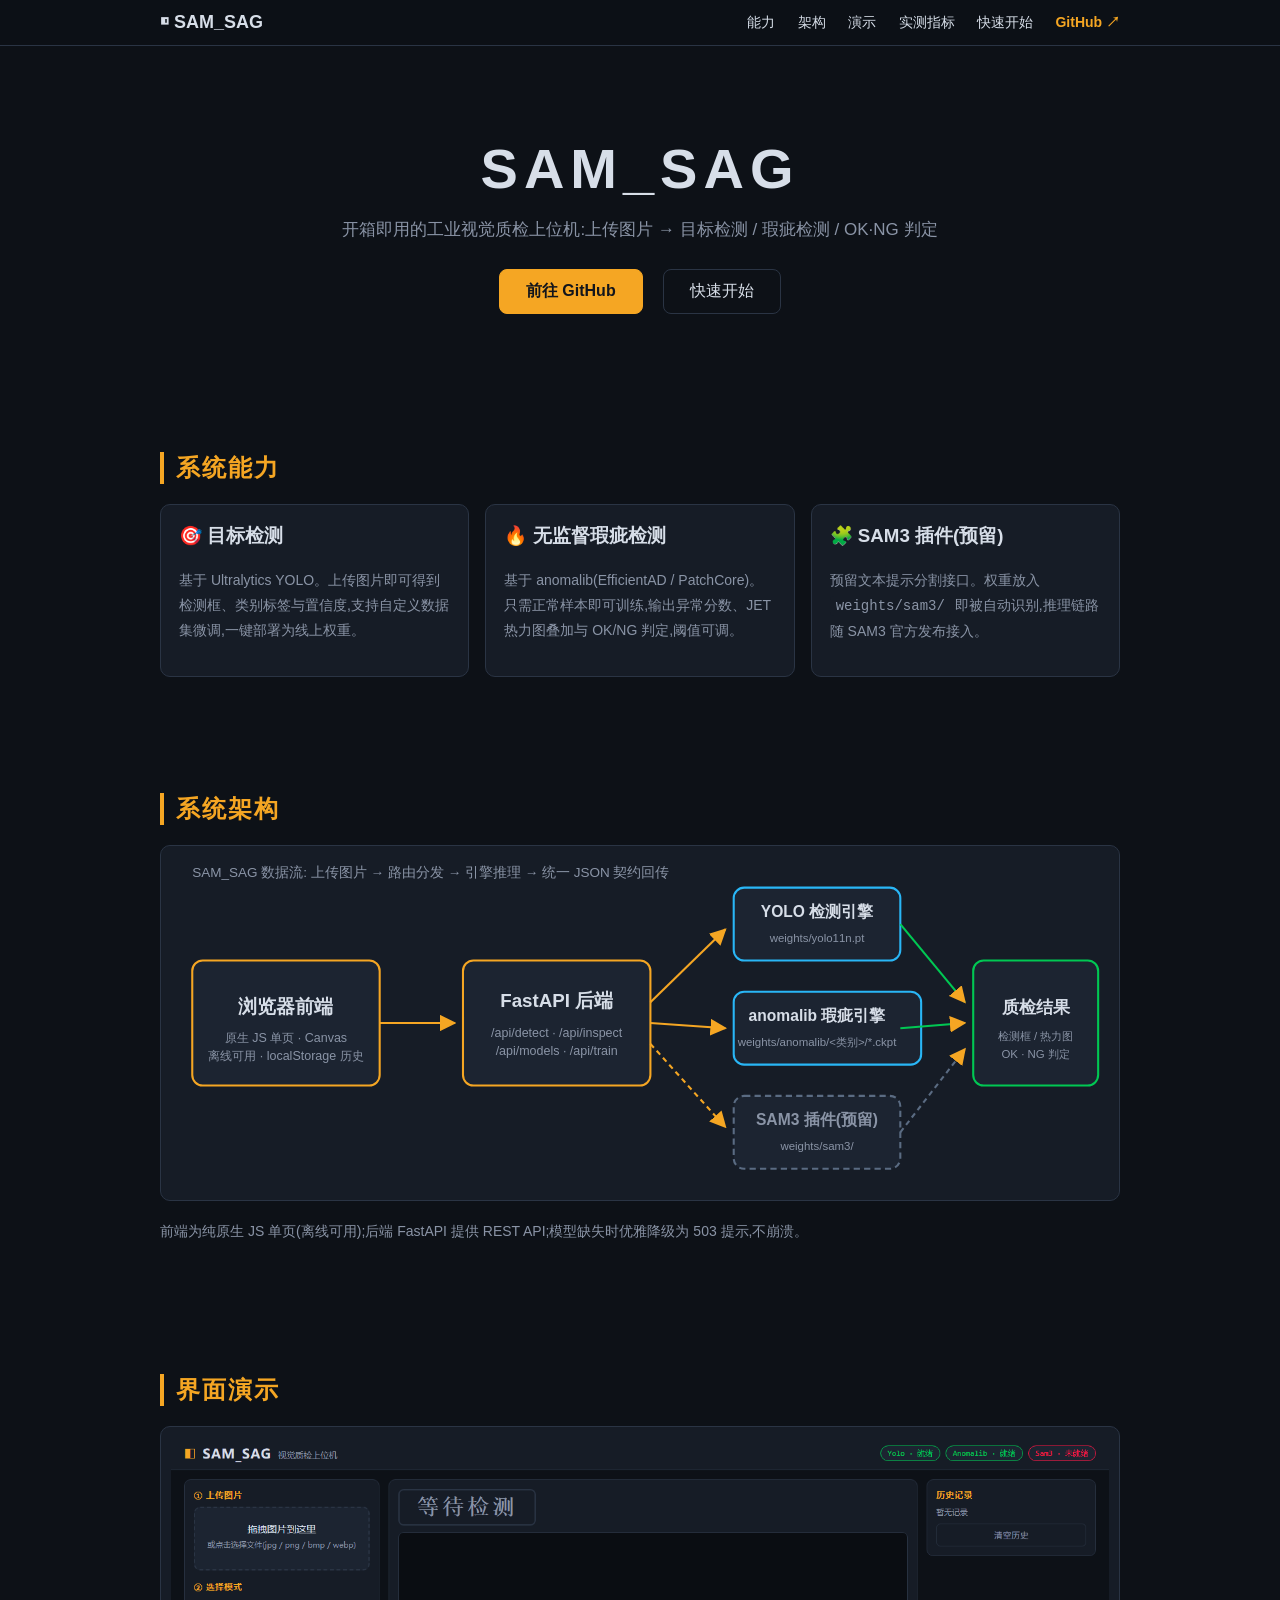
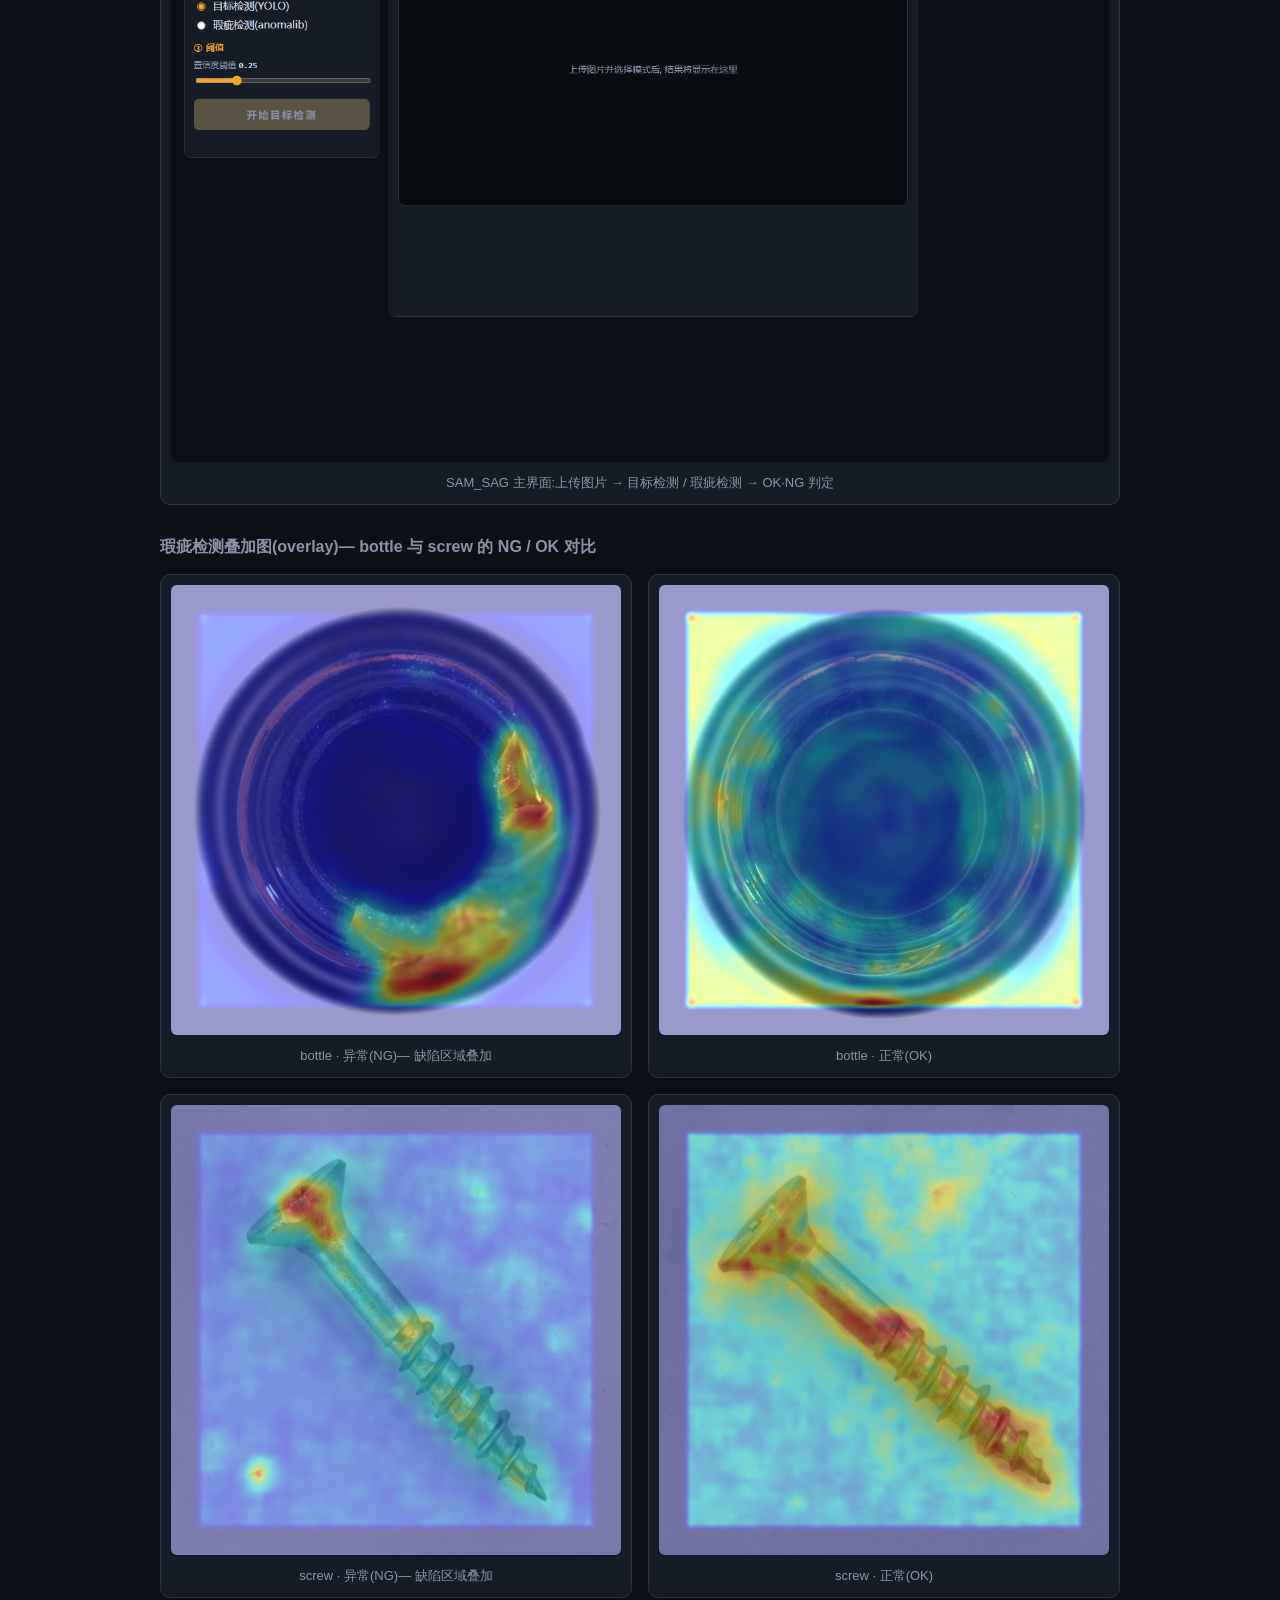
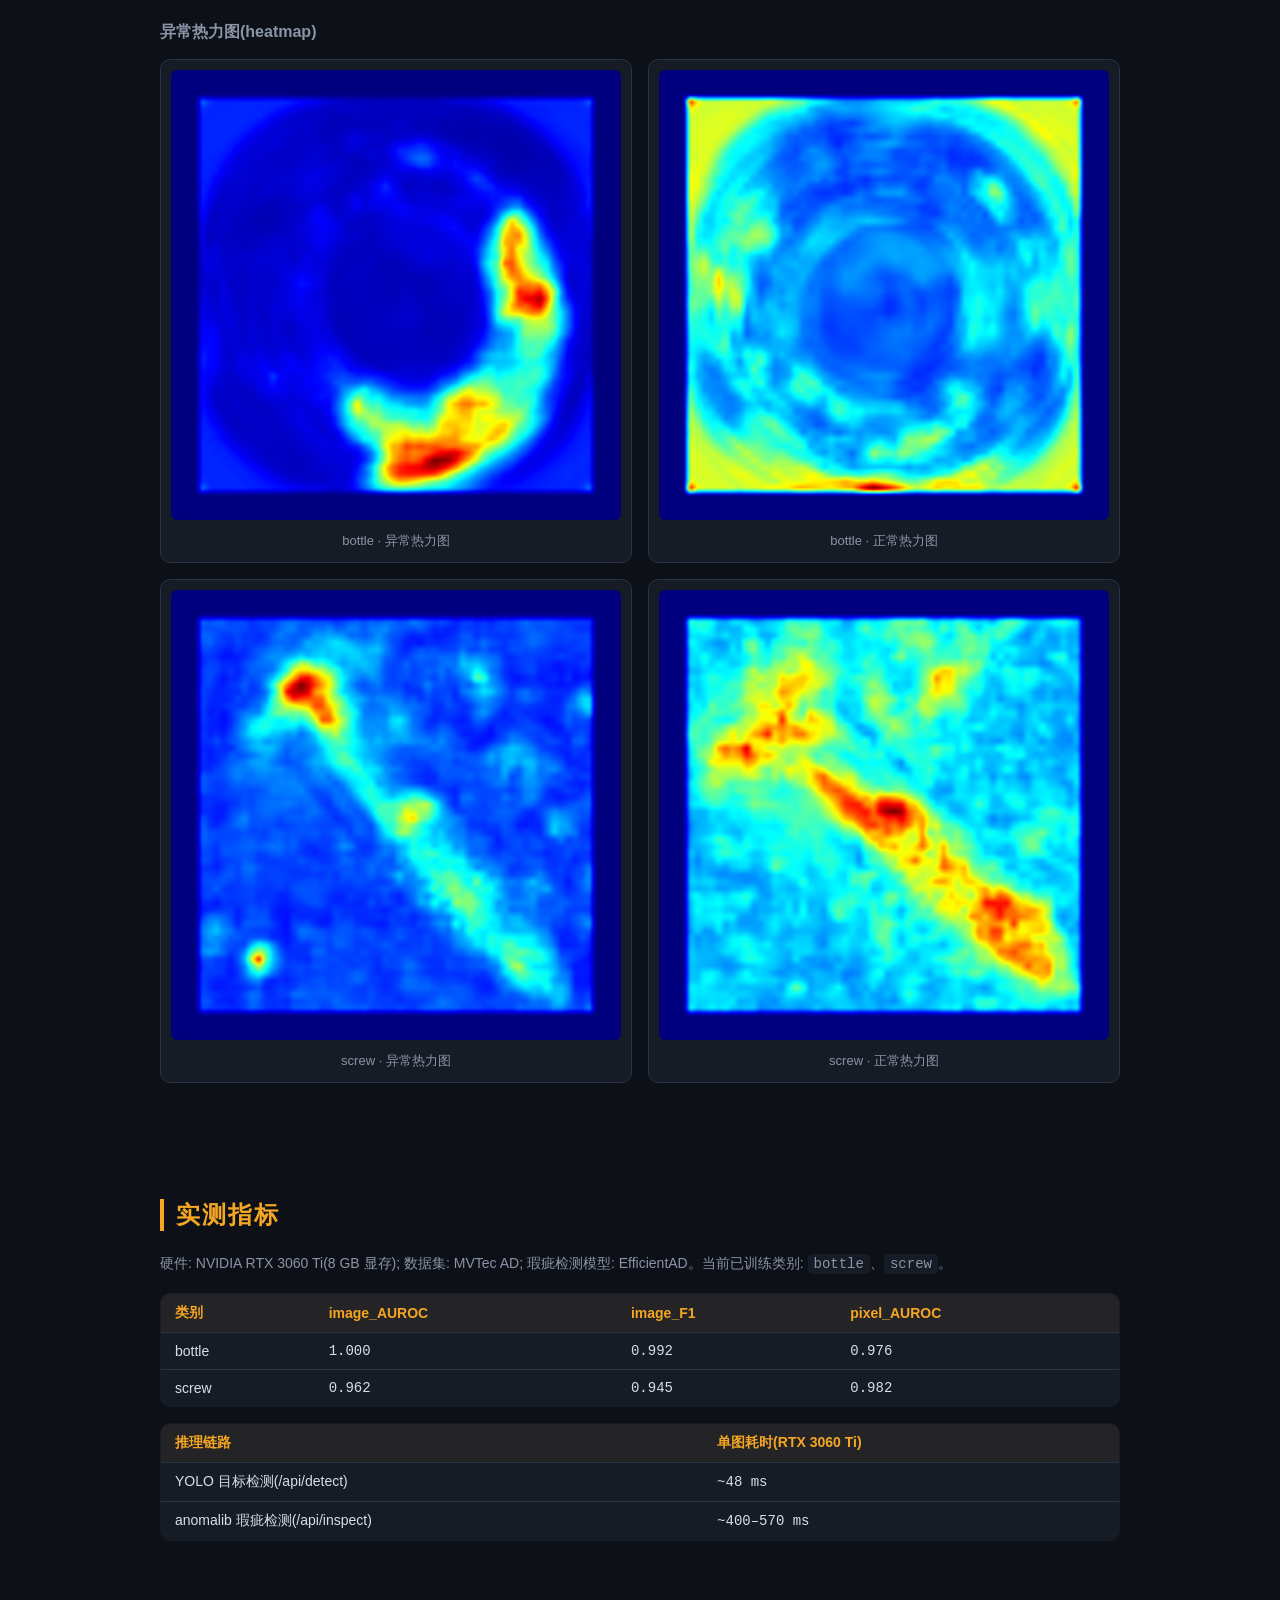
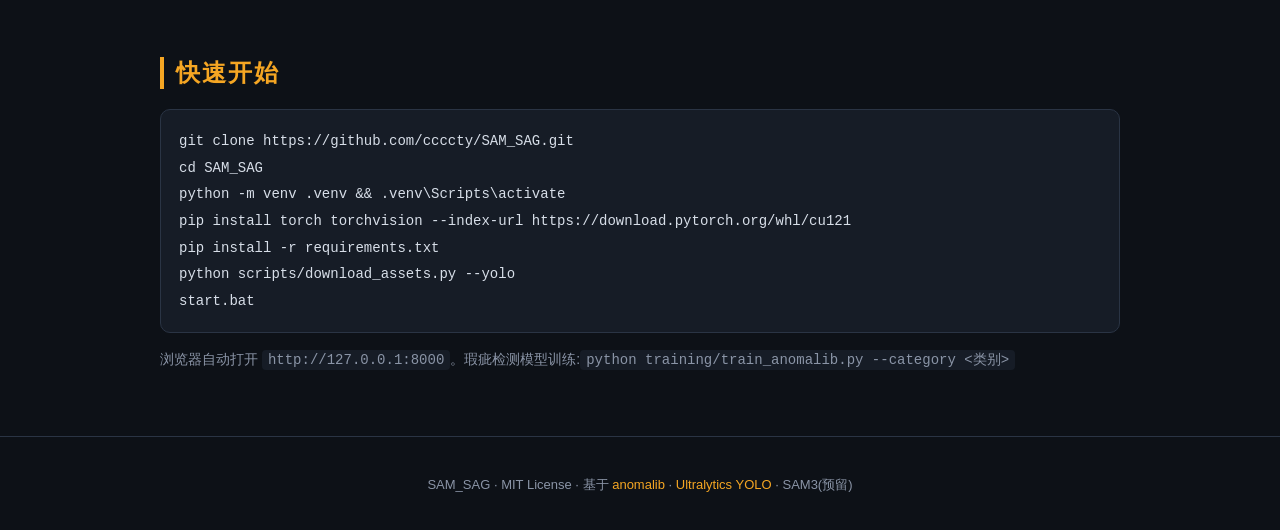
==== docs/index.html @ 47ff041a "feat: SAM_SAG 视觉质检上位机 v0.1.0 — YOLO检测 + anomalib瑕疵检测 + Web前端 + Pages展示站" ====
<!DOCTYPE html>
<html lang="zh-CN">
<head>
  <meta charset="UTF-8" />
  <meta name="viewport" content="width=device-width, initial-scale=1.0" />
  <title>SAM_SAG — 视觉质检上位机</title>
  <link rel="stylesheet" href="style.css" />
</head>
<body>
  <nav class="nav">
    <div class="nav-inner">
      <span class="brand">◧ SAM_SAG</span>
      <div class="nav-links">
        <a href="#features">能力</a>
        <a href="#arch">架构</a>
        <a href="#demo">演示</a>
        <a href="#metrics">实测指标</a>
        <a href="#start">快速开始</a>
        <a class="github" href="https://github.com/ccccty/SAM_SAG" target="_blank" rel="noopener">GitHub ↗</a>
      </div>
    </div>
  </nav>

  <section class="hero">
    <h1>SAM_SAG</h1>
    <p class="tagline">开箱即用的工业视觉质检上位机:上传图片 → 目标检测 / 瑕疵检测 / OK·NG 判定</p>
    <div class="hero-actions">
      <a class="btn primary" href="https://github.com/ccccty/SAM_SAG" target="_blank" rel="noopener">前往 GitHub</a>
      <a class="btn" href="#start">快速开始</a>
    </div>
  </section>

  <section id="features" class="section">
    <h2>系统能力</h2>
    <div class="cards">
      <div class="card">
        <h3>🎯 目标检测</h3>
        <p>基于 Ultralytics YOLO。上传图片即可得到检测框、类别标签与置信度,支持自定义数据集微调,一键部署为线上权重。</p>
      </div>
      <div class="card">
        <h3>🔥 无监督瑕疵检测</h3>
        <p>基于 anomalib(EfficientAD / PatchCore)。只需正常样本即可训练,输出异常分数、JET 热力图叠加与 OK/NG 判定,阈值可调。</p>
      </div>
      <div class="card">
        <h3>🧩 SAM3 插件(预留)</h3>
        <p>预留文本提示分割接口。权重放入 <code>weights/sam3/</code> 即被自动识别,推理链路随 SAM3 官方发布接入。</p>
      </div>
    </div>
  </section>

  <section id="arch" class="section">
    <h2>系统架构</h2>
    <img class="arch" src="architecture.svg" alt="SAM_SAG 架构图: 浏览器前端 → FastAPI 后端 → YOLO / anomalib / SAM3 引擎 → 结构化结果" />
    <p class="note">前端为纯原生 JS 单页(离线可用);后端 FastAPI 提供 REST API;模型缺失时优雅降级为 503 提示,不崩溃。</p>
  </section>

  <section id="demo" class="section">
    <h2>界面演示</h2>
    <figure class="hero-shot">
      <img src="screenshots/ui_main.png" alt="SAM_SAG 产品主界面" />
      <figcaption>SAM_SAG 主界面:上传图片 → 目标检测 / 瑕疵检测 → OK·NG 判定</figcaption>
    </figure>
    <div class="shots">
      <h4>瑕疵检测叠加图(overlay)— bottle 与 screw 的 NG / OK 对比</h4>
      <figure>
        <img src="screenshots/bottle_broken_overlay.png" alt="bottle 异常样本叠加图" />
        <figcaption>bottle · 异常(NG)— 缺陷区域叠加</figcaption>
      </figure>
      <figure>
        <img src="screenshots/bottle_good_overlay.png" alt="bottle 正常样本叠加图" />
        <figcaption>bottle · 正常(OK)</figcaption>
      </figure>
      <figure>
        <img src="screenshots/screw_broken_overlay.png" alt="screw 异常样本叠加图" />
        <figcaption>screw · 异常(NG)— 缺陷区域叠加</figcaption>
      </figure>
      <figure>
        <img src="screenshots/screw_good_overlay.png" alt="screw 正常样本叠加图" />
        <figcaption>screw · 正常(OK)</figcaption>
      </figure>
      <h4>异常热力图(heatmap)</h4>
      <figure>
        <img src="screenshots/bottle_broken_heatmap.png" alt="bottle 异常样本热力图" />
        <figcaption>bottle · 异常热力图</figcaption>
      </figure>
      <figure>
        <img src="screenshots/bottle_good_heatmap.png" alt="bottle 正常样本热力图" />
        <figcaption>bottle · 正常热力图</figcaption>
      </figure>
      <figure>
        <img src="screenshots/screw_broken_heatmap.png" alt="screw 异常样本热力图" />
        <figcaption>screw · 异常热力图</figcaption>
      </figure>
      <figure>
        <img src="screenshots/screw_good_heatmap.png" alt="screw 正常样本热力图" />
        <figcaption>screw · 正常热力图</figcaption>
      </figure>
    </div>
  </section>

  <section id="metrics" class="section">
    <h2>实测指标</h2>
    <p class="note">硬件: NVIDIA RTX 3060 Ti(8 GB 显存); 数据集: MVTec AD; 瑕疵检测模型: EfficientAD。当前已训练类别: <code>bottle</code>、<code>screw</code>。</p>
    <table class="metrics">
      <tr><th>类别</th><th>image_AUROC</th><th>image_F1</th><th>pixel_AUROC</th></tr>
      <tr><td>bottle</td><td class="num">1.000</td><td class="num">0.992</td><td class="num">0.976</td></tr>
      <tr><td>screw</td><td class="num">0.962</td><td class="num">0.945</td><td class="num">0.982</td></tr>
    </table>
    <table class="metrics">
      <tr><th>推理链路</th><th>单图耗时(RTX 3060 Ti)</th></tr>
      <tr><td>YOLO 目标检测(/api/detect)</td><td class="num">~48 ms</td></tr>
      <tr><td>anomalib 瑕疵检测(/api/inspect)</td><td class="num">~400–570 ms</td></tr>
    </table>
  </section>

  <section id="start" class="section">
    <h2>快速开始</h2>
    <pre class="code">git clone https://github.com/ccccty/SAM_SAG.git
cd SAM_SAG
python -m venv .venv &amp;&amp; .venv\Scripts\activate
pip install torch torchvision --index-url https://download.pytorch.org/whl/cu121
pip install -r requirements.txt
python scripts/download_assets.py --yolo
start.bat</code></pre>
    <p class="note">浏览器自动打开 <code>http://127.0.0.1:8000</code>。瑕疵检测模型训练:<code>python training/train_anomalib.py --category &lt;类别&gt;</code></p>
  </section>

  <footer class="footer">
    <p>SAM_SAG · MIT License · 基于
      <a href="https://github.com/open-edge-platform/anomalib" target="_blank" rel="noopener">anomalib</a> ·
      <a href="https://github.com/ultralytics/ultralytics" target="_blank" rel="noopener">Ultralytics YOLO</a> ·
      SAM3(预留)
    </p>
  </footer>
</body>
</html>
---- docs/style.css ----
/* SAM_SAG 展示站样式 —— 深色工业风, 纯静态无依赖 */
:root {
  --bg: #0d1117;
  --panel: #161c26;
  --border: #2a3444;
  --text: #d7dee8;
  --dim: #8a94a6;
  --accent: #f5a623;
}
* { box-sizing: border-box; }
body { margin: 0; background: var(--bg); color: var(--text);
  font-family: "Microsoft YaHei", "PingFang SC", "Segoe UI", sans-serif; }
a { color: var(--accent); text-decoration: none; }

.nav { position: sticky; top: 0; background: rgba(13,17,23,.92); border-bottom: 1px solid var(--border); z-index: 10; }
.nav-inner { max-width: 1000px; margin: 0 auto; padding: 12px 20px; display: flex; justify-content: space-between; align-items: center; }
.brand { font-weight: 700; font-size: 18px; }
.nav-links a { margin-left: 18px; color: var(--text); font-size: 14px; }
.nav-links a.github { color: var(--accent); font-weight: 700; }

.hero { text-align: center; padding: 90px 20px 70px; }
.hero h1 { font-size: 56px; letter-spacing: 6px; margin: 0 0 14px; }
.tagline { color: var(--dim); font-size: 17px; }
.hero-actions { margin-top: 28px; }
.btn { display: inline-block; padding: 11px 26px; border: 1px solid var(--border); border-radius: 8px; color: var(--text); margin: 0 8px; }
.btn.primary { background: var(--accent); color: #12151c; font-weight: 700; border-color: var(--accent); }

.section { max-width: 1000px; margin: 0 auto; padding: 48px 20px; }
.section h2 { color: var(--accent); letter-spacing: 2px; border-left: 4px solid var(--accent); padding-left: 12px; }
.cards { display: grid; grid-template-columns: repeat(auto-fit, minmax(260px, 1fr)); gap: 16px; margin-top: 20px; }
.card { background: var(--panel); border: 1px solid var(--border); border-radius: 10px; padding: 18px; }
.card h3 { margin-top: 0; }
.card p { color: var(--dim); font-size: 14px; line-height: 1.8; }
.card code, .note code { background: var(--panel); padding: 2px 6px; border-radius: 4px; font-family: Consolas, monospace; }

.arch { width: 100%; background: var(--panel); border: 1px solid var(--border); border-radius: 10px; }
.note { color: var(--dim); font-size: 14px; line-height: 1.8; }

.shots { display: grid; grid-template-columns: repeat(auto-fit, minmax(320px, 1fr)); gap: 16px; }
.shots figure { margin: 0; background: var(--panel); border: 1px solid var(--border); border-radius: 10px; padding: 10px; }
.shots img { width: 100%; border-radius: 6px; background: #0a0d12; min-height: 200px; }
.shots figcaption { color: var(--dim); font-size: 13px; text-align: center; padding: 8px 0 2px; }

.hero-shot { margin: 0 0 24px; background: var(--panel); border: 1px solid var(--border); border-radius: 10px; padding: 10px; }
.hero-shot img { width: 100%; border-radius: 6px; background: #0a0d12; }
.hero-shot figcaption { color: var(--dim); font-size: 13px; text-align: center; padding: 8px 0 2px; }
.shots h4 { grid-column: 1 / -1; color: var(--dim); margin: 8px 0 0; font-weight: 600; }

.metrics { width: 100%; border-collapse: collapse; margin-top: 16px; background: var(--panel); border: 1px solid var(--border); border-radius: 10px; overflow: hidden; }
.metrics th, .metrics td { padding: 10px 14px; border-bottom: 1px solid var(--border); text-align: left; font-size: 14px; }
.metrics th { color: var(--accent); background: rgba(245,166,35,.06); }
.metrics tr:last-child td { border-bottom: none; }
.metrics td.num { font-family: Consolas, monospace; }

.code { background: var(--panel); border: 1px solid var(--border); border-radius: 10px; padding: 18px; overflow-x: auto;
  font-family: "Cascadia Mono", Consolas, monospace; font-size: 14px; line-height: 1.9; }

.footer { border-top: 1px solid var(--border); text-align: center; color: var(--dim); padding: 26px 20px; font-size: 13px; }
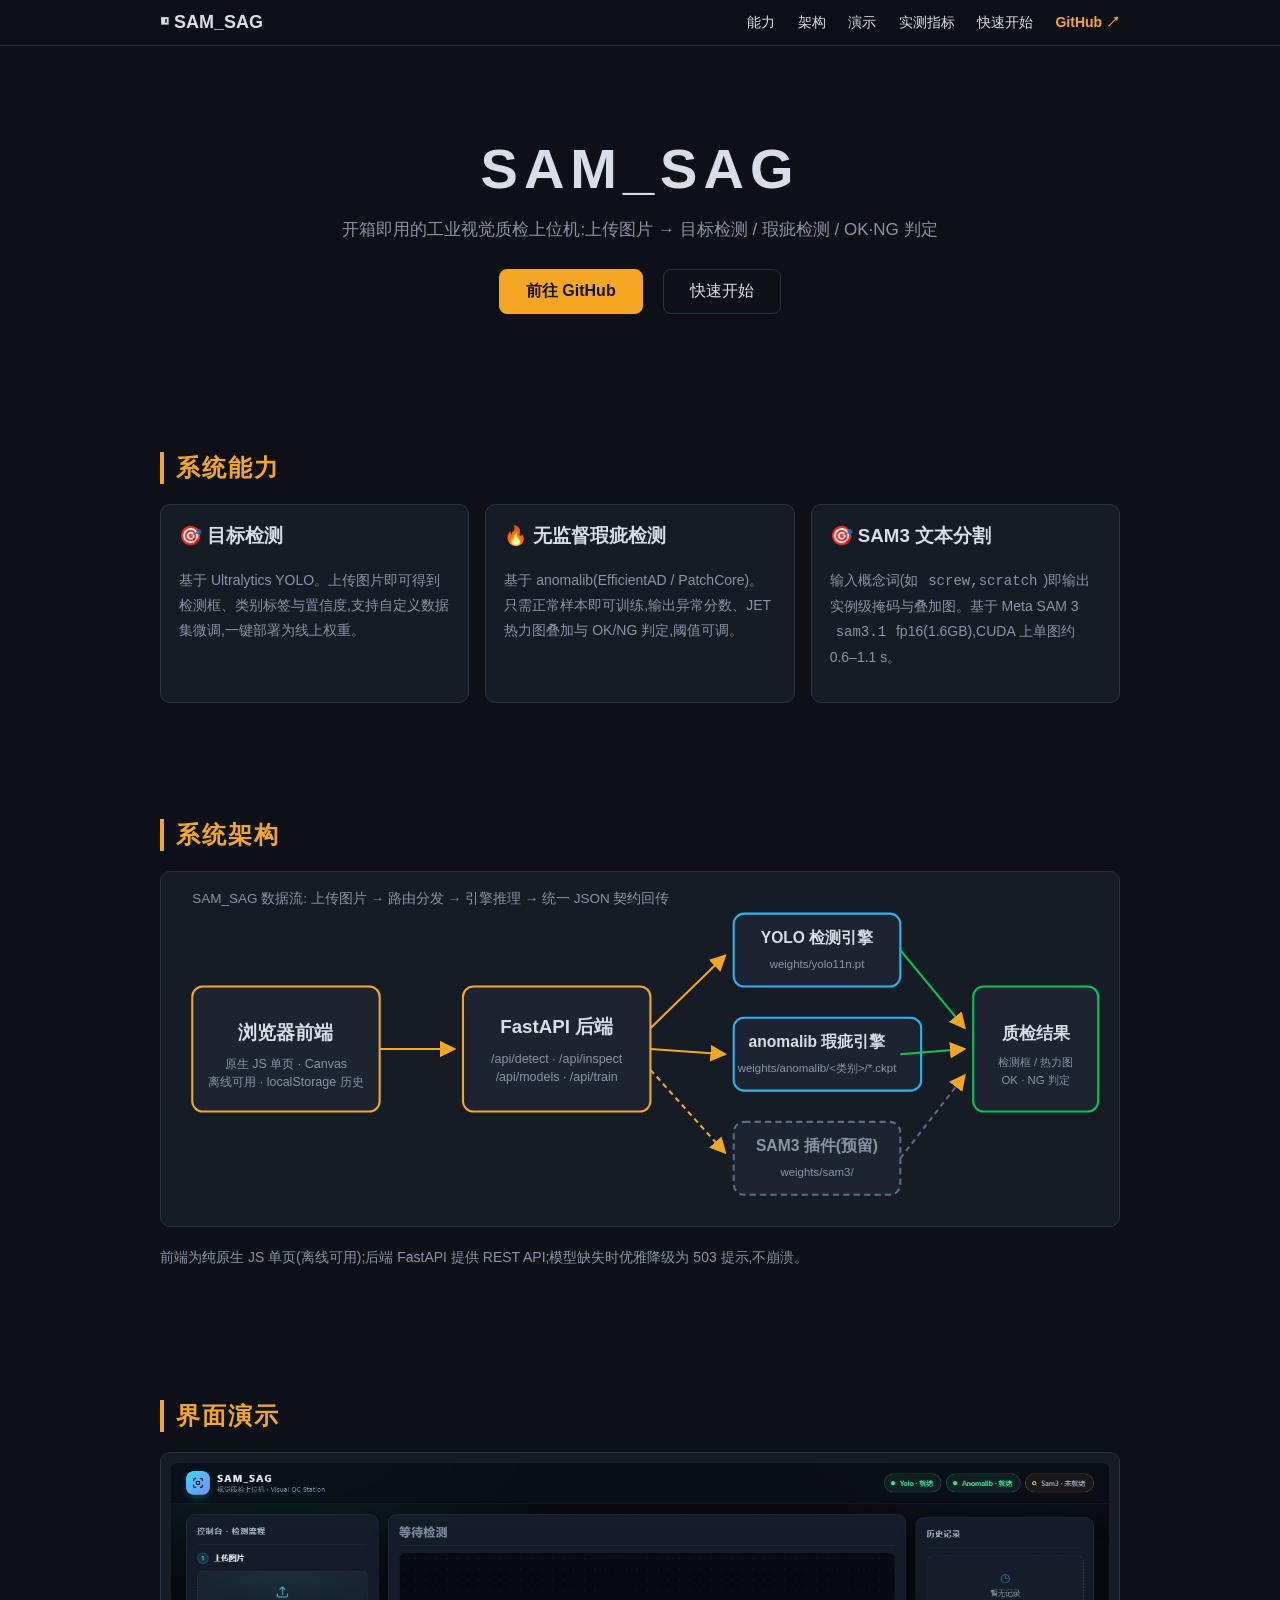
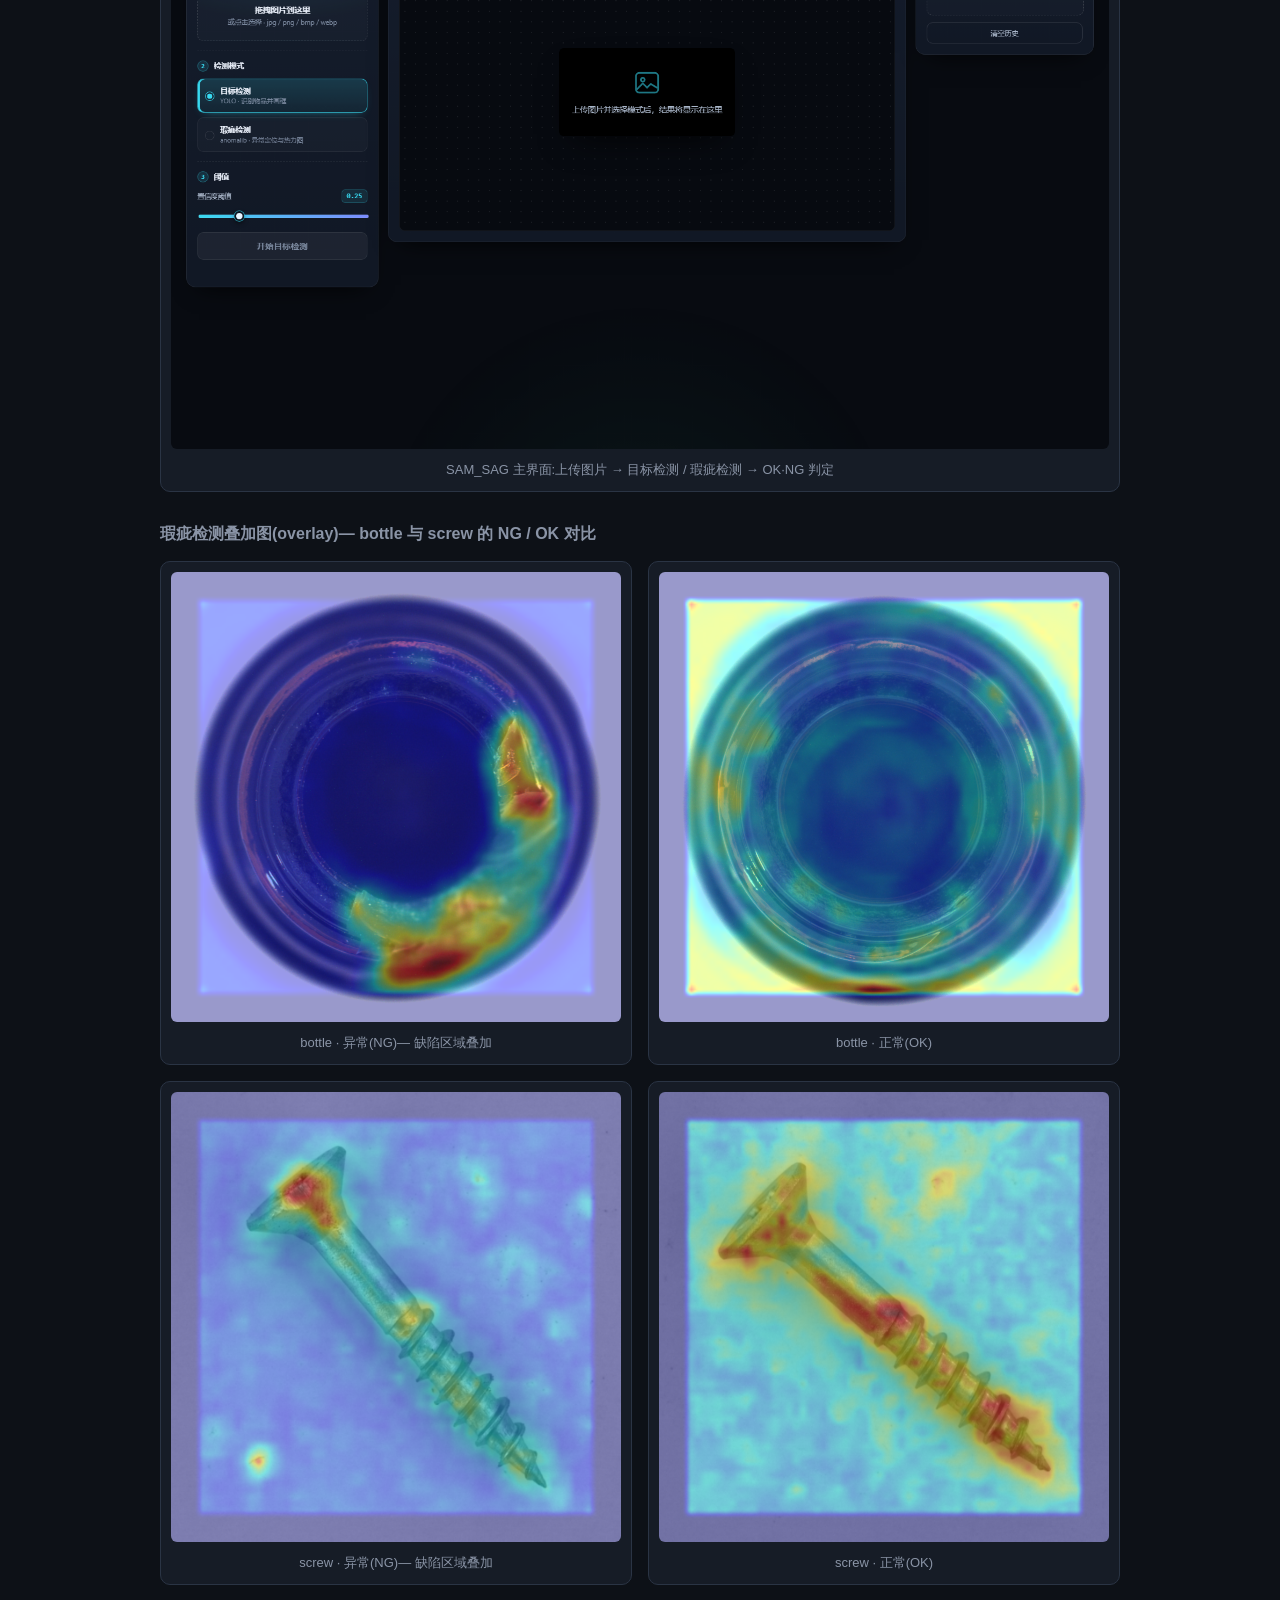
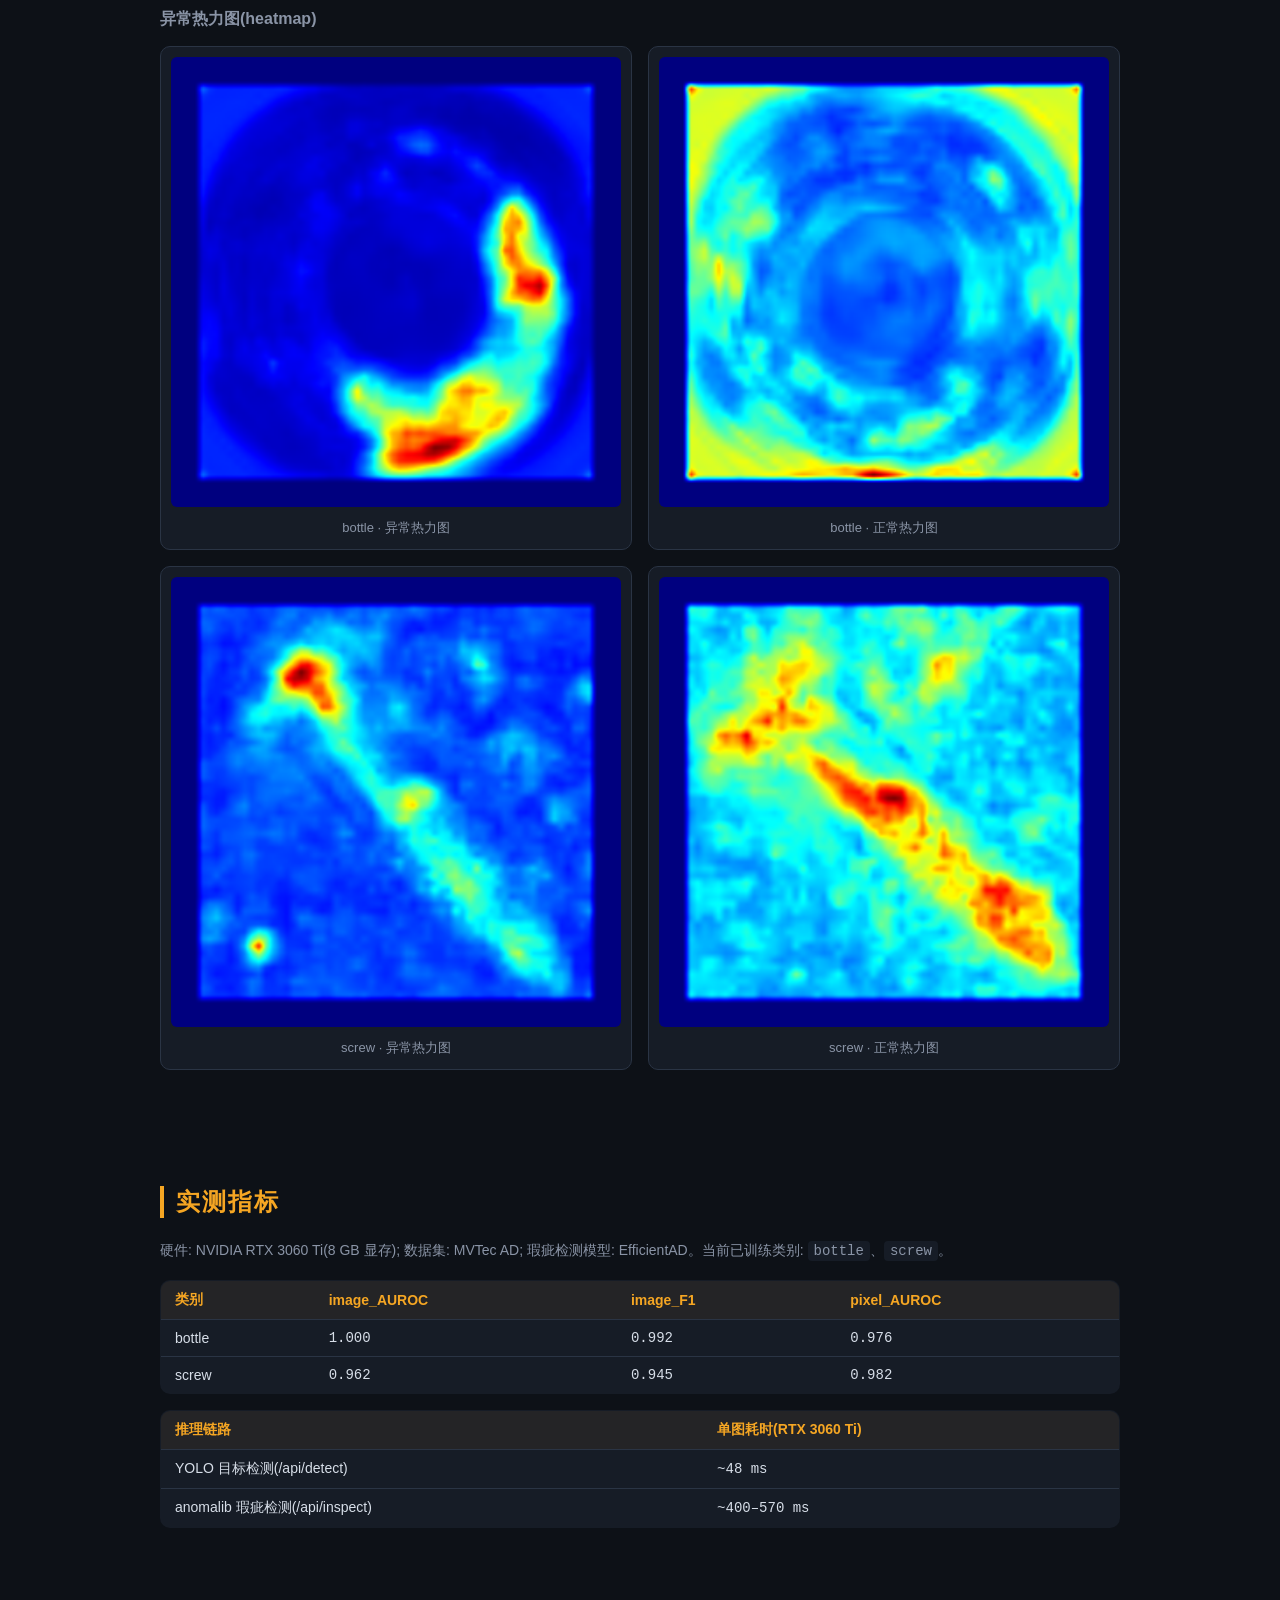
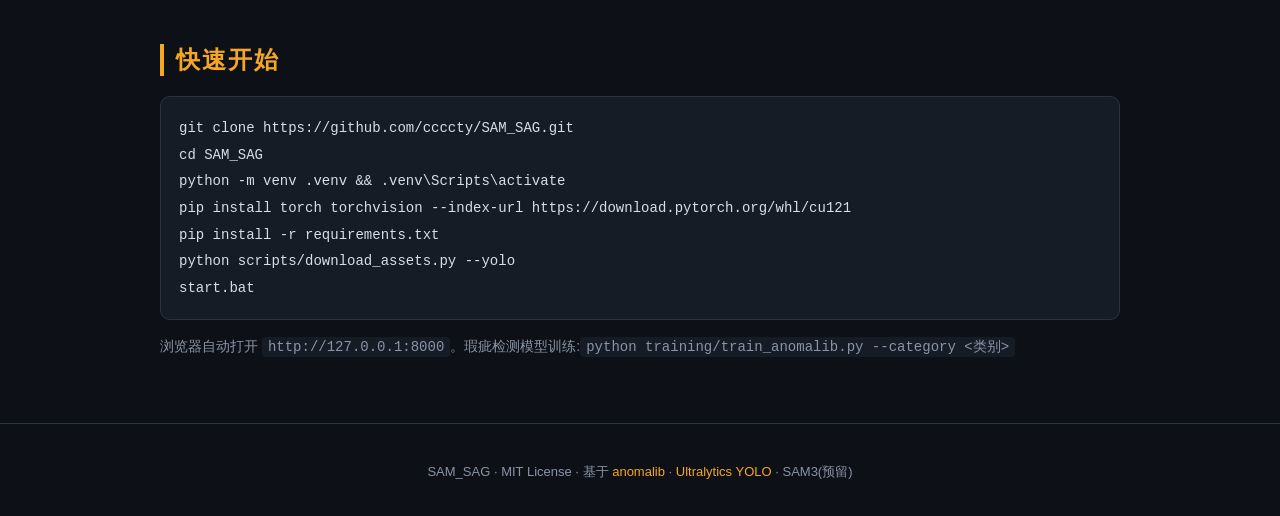
==== commit 8b8fd11b: "feat(sam3): 接入真实 SAM3 文本提示分割(不再是预留占位) - backend/core/sam3_plugin.py: 懒加载 sam3.1 fp16, CUDA 推理, 单次视觉编" ====
--- a/docs/index.html
+++ b/docs/index.html
@@ -42,8 +42,8 @@
         <p>基于 anomalib(EfficientAD / PatchCore)。只需正常样本即可训练,输出异常分数、JET 热力图叠加与 OK/NG 判定,阈值可调。</p>
       </div>
       <div class="card">
-        <h3>🧩 SAM3 插件(预留)</h3>
-        <p>预留文本提示分割接口。权重放入 <code>weights/sam3/</code> 即被自动识别,推理链路随 SAM3 官方发布接入。</p>
+        <h3>🎯 SAM3 文本分割</h3>
+        <p>输入概念词(如 <code>screw,scratch</code>)即输出实例级掩码与叠加图。基于 Meta SAM 3 <code>sam3.1</code> fp16(1.6GB),CUDA 上单图约 0.6–1.1 s。</p>
       </div>
     </div>
   </section>
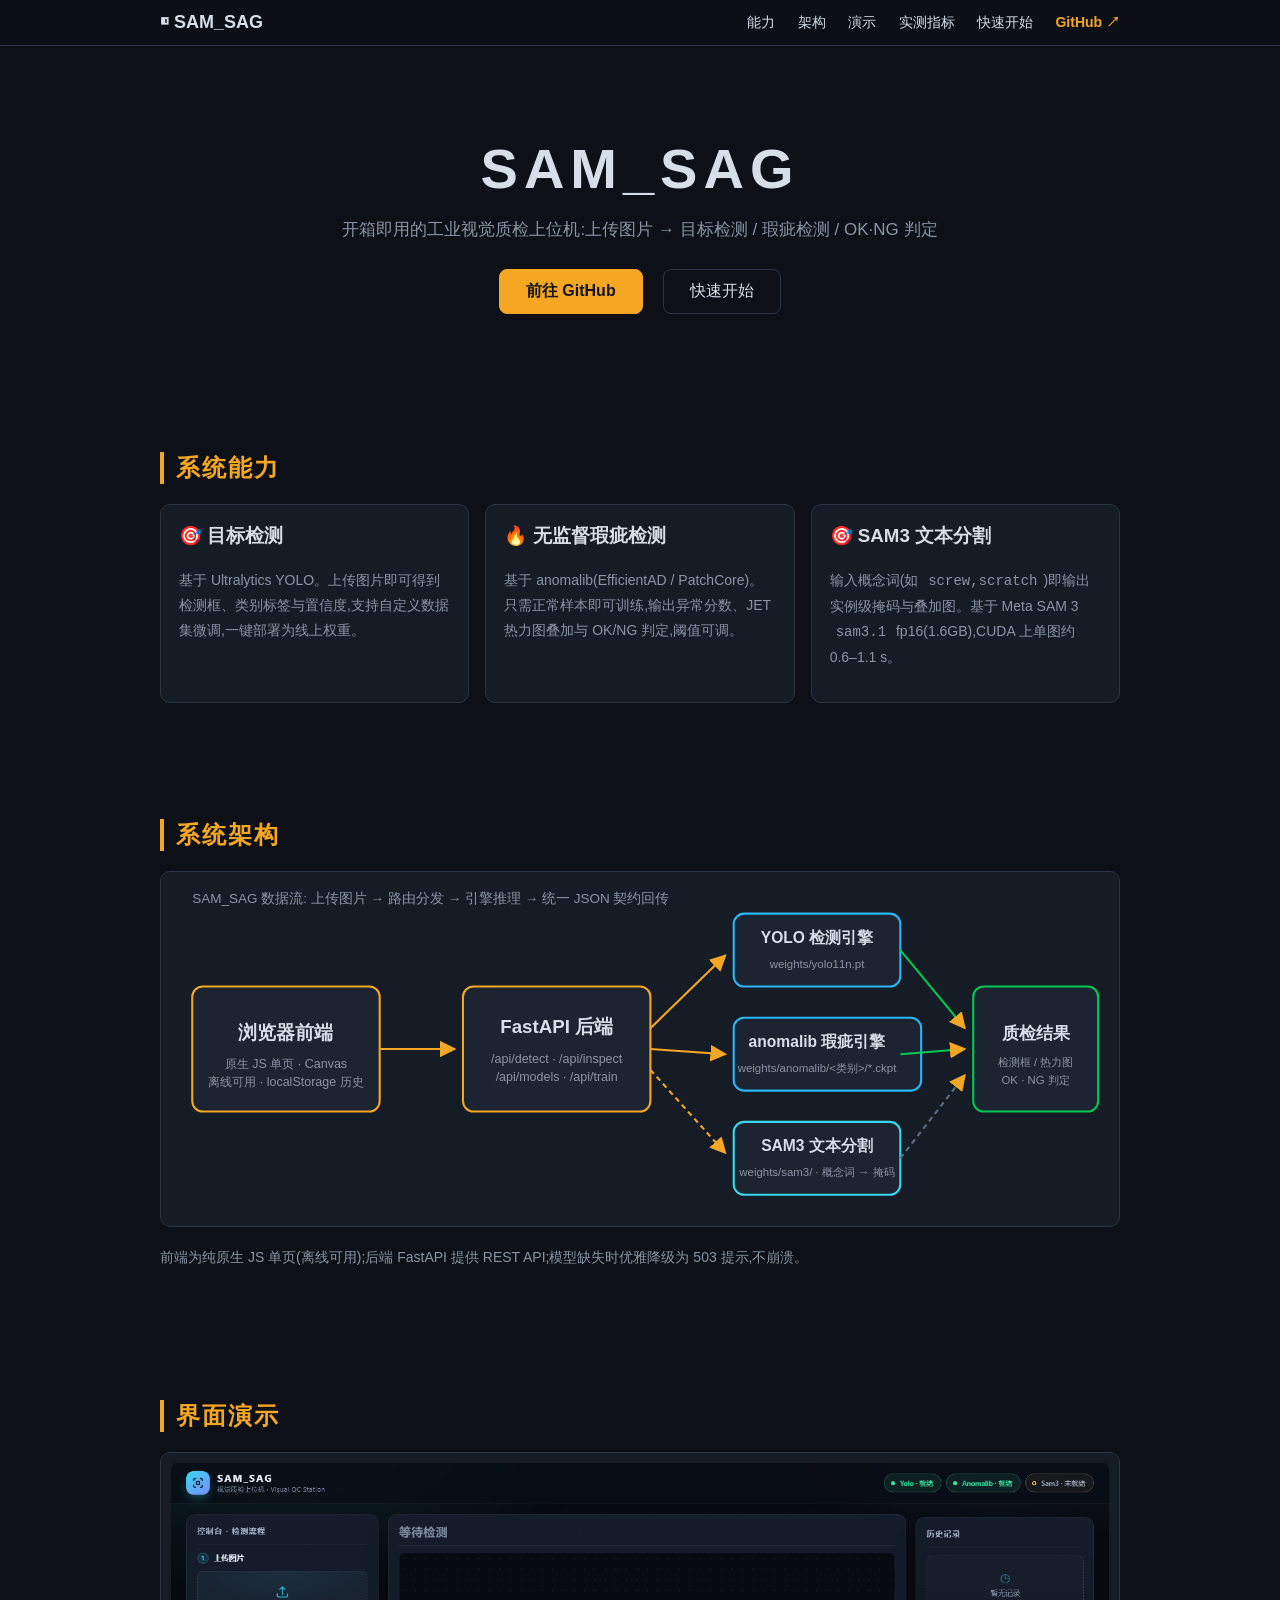
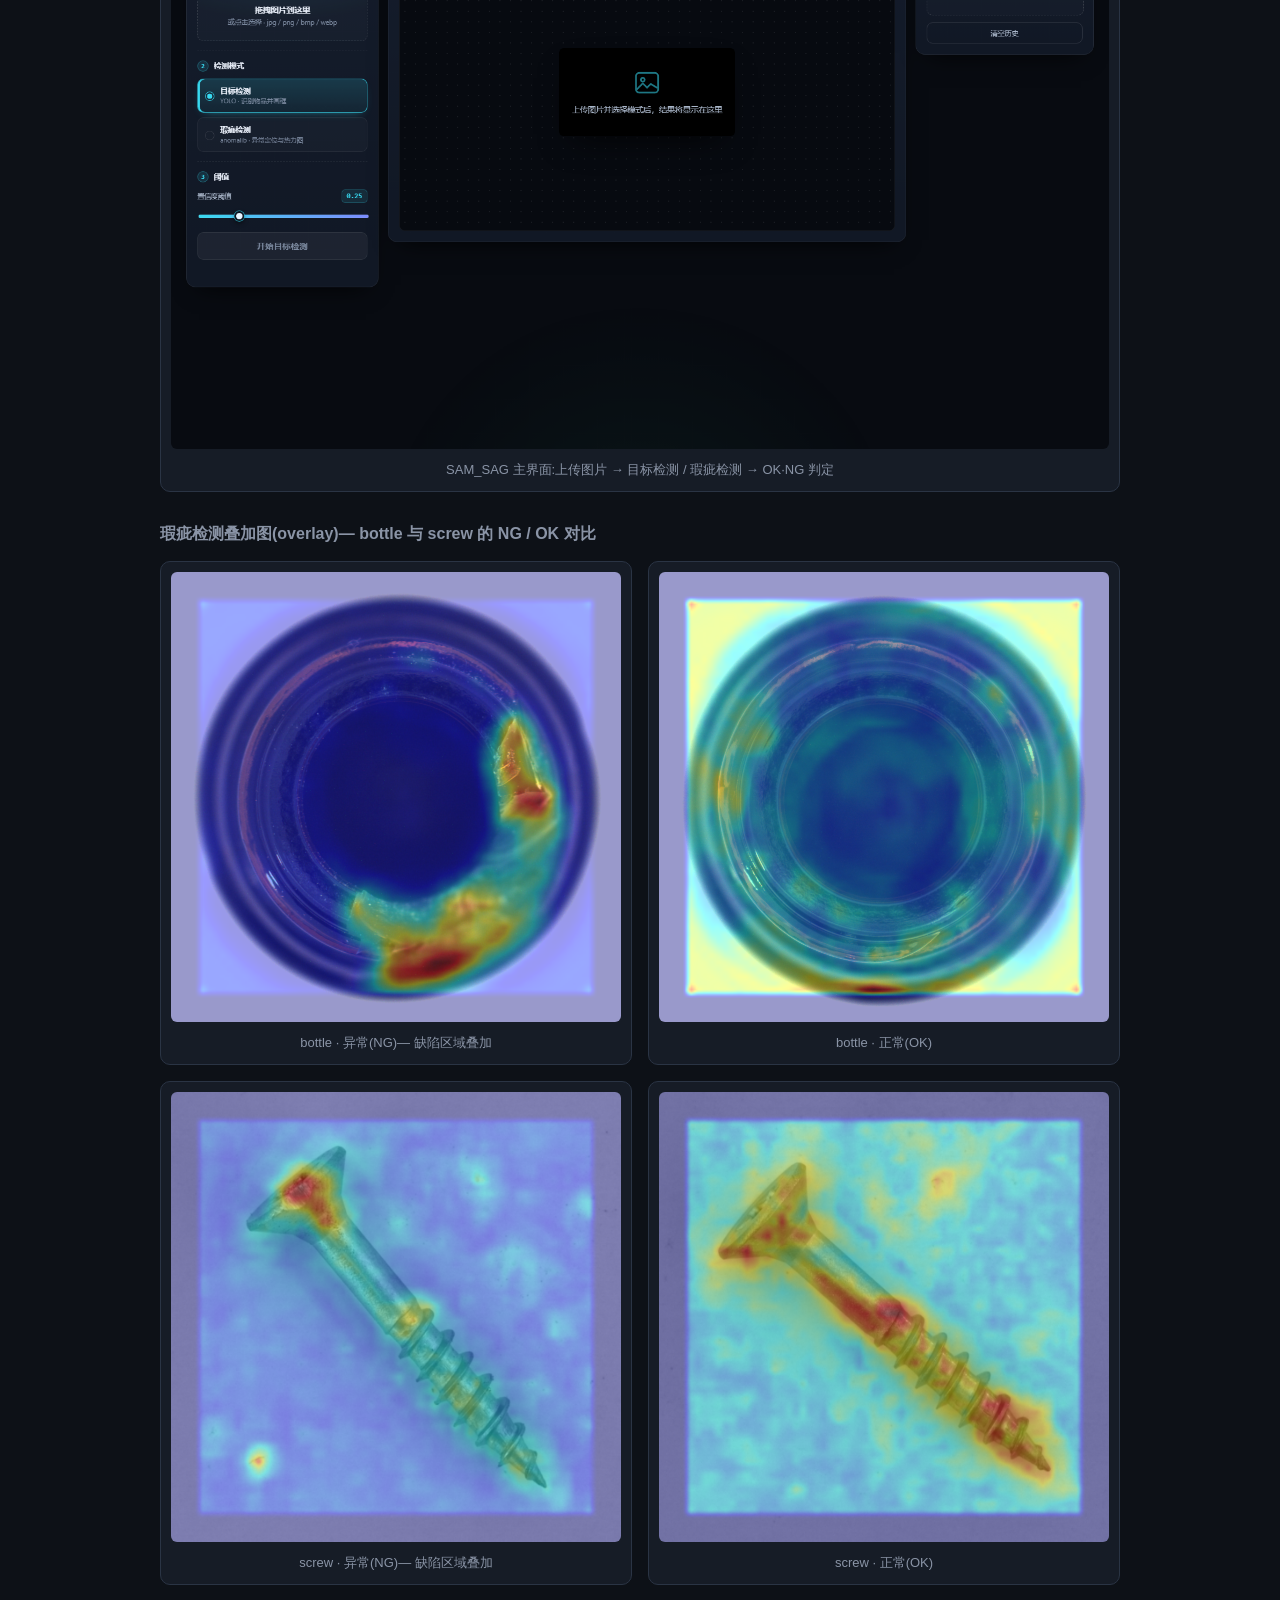
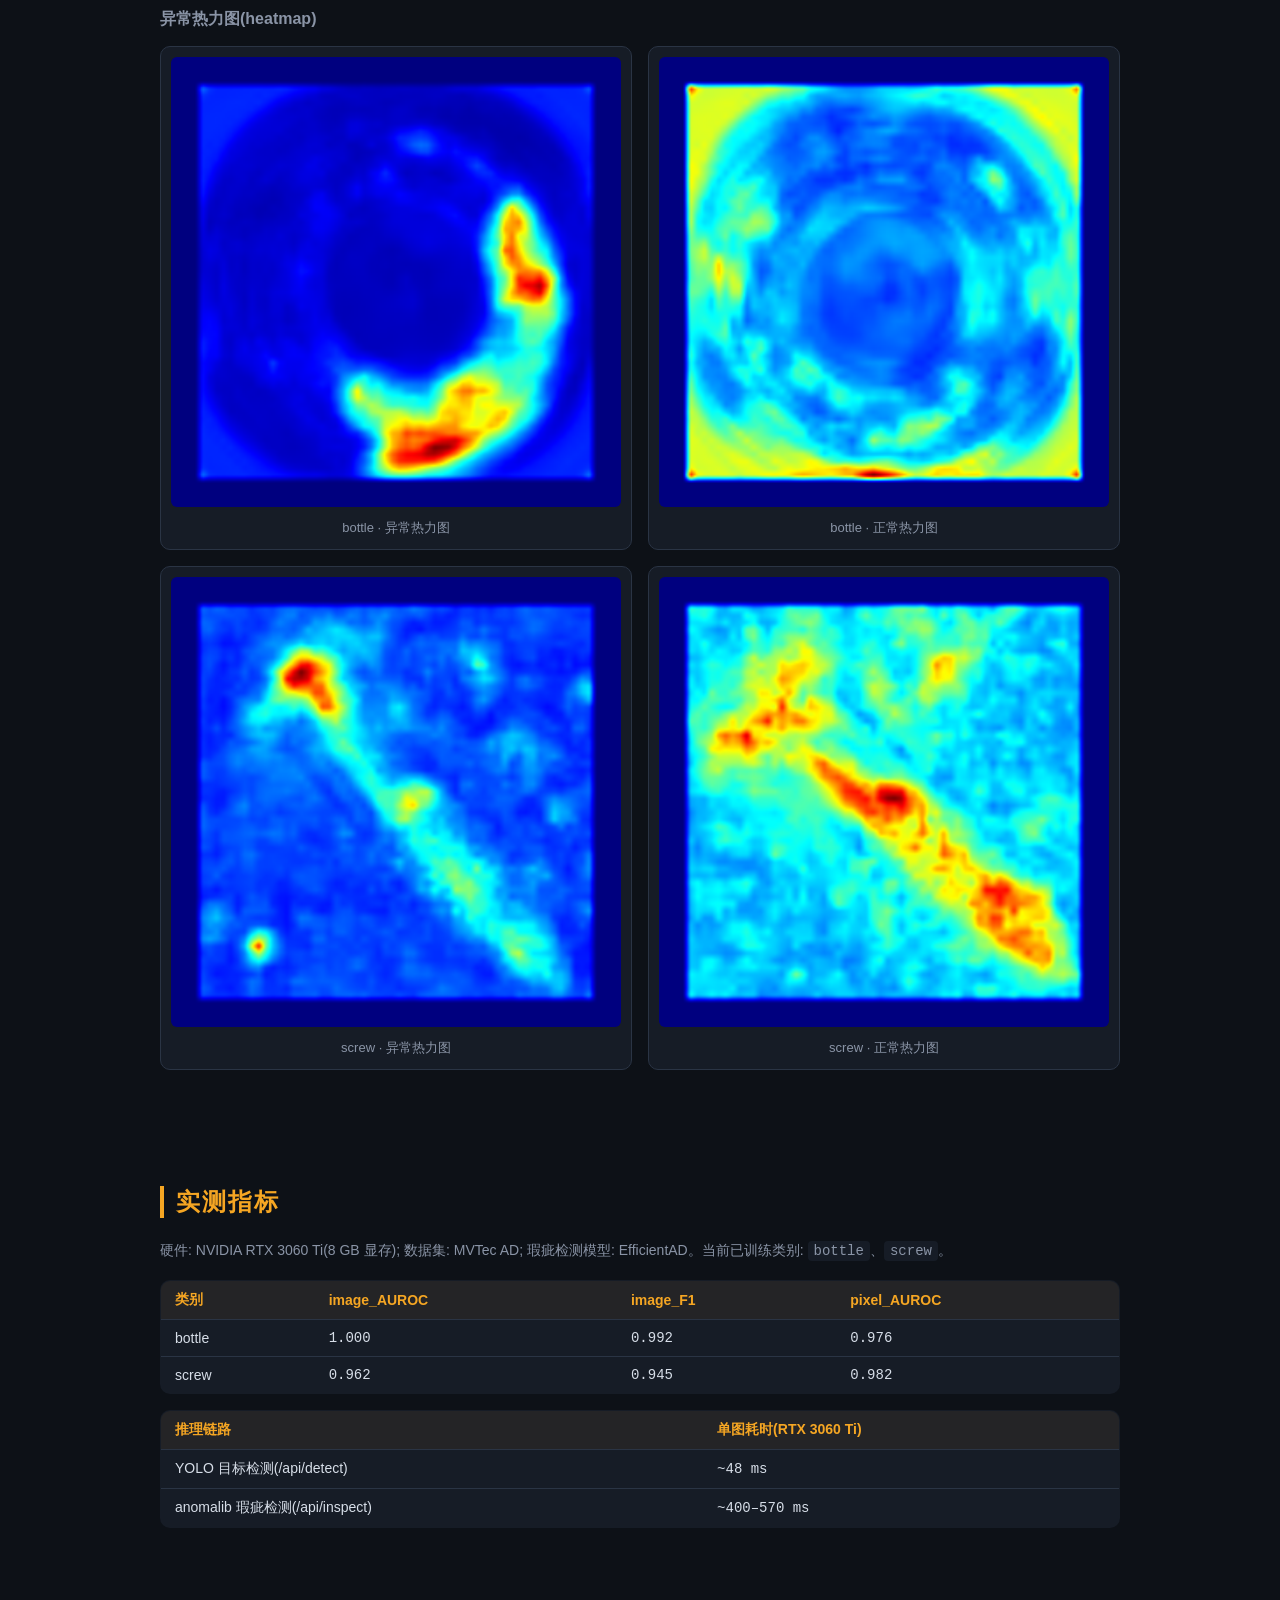
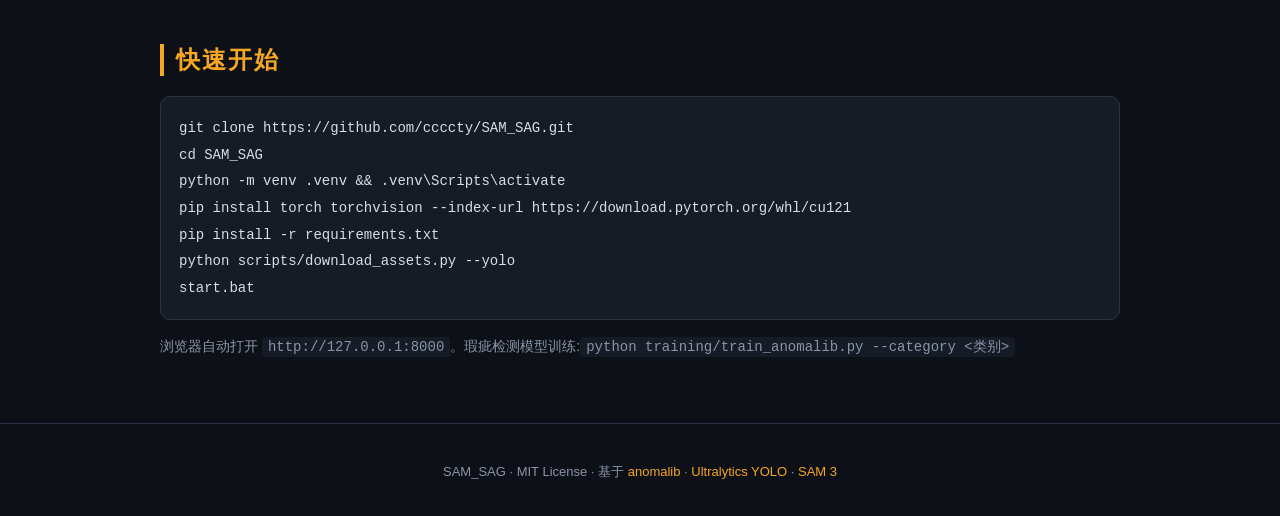
==== commit 32c56beb: "docs: 清除 SAM3 预留/待发布过期表述, 架构图同步为文本分割" ====
--- a/docs/index.html
+++ b/docs/index.html
@@ -129,7 +129,7 @@
     <p>SAM_SAG · MIT License · 基于
       <a href="https://github.com/open-edge-platform/anomalib" target="_blank" rel="noopener">anomalib</a> ·
       <a href="https://github.com/ultralytics/ultralytics" target="_blank" rel="noopener">Ultralytics YOLO</a> ·
-      SAM3(预留)
+      <a href="https://github.com/facebookresearch/sam3" target="_blank" rel="noopener">SAM 3</a>
     </p>
   </footer>
 </body>
